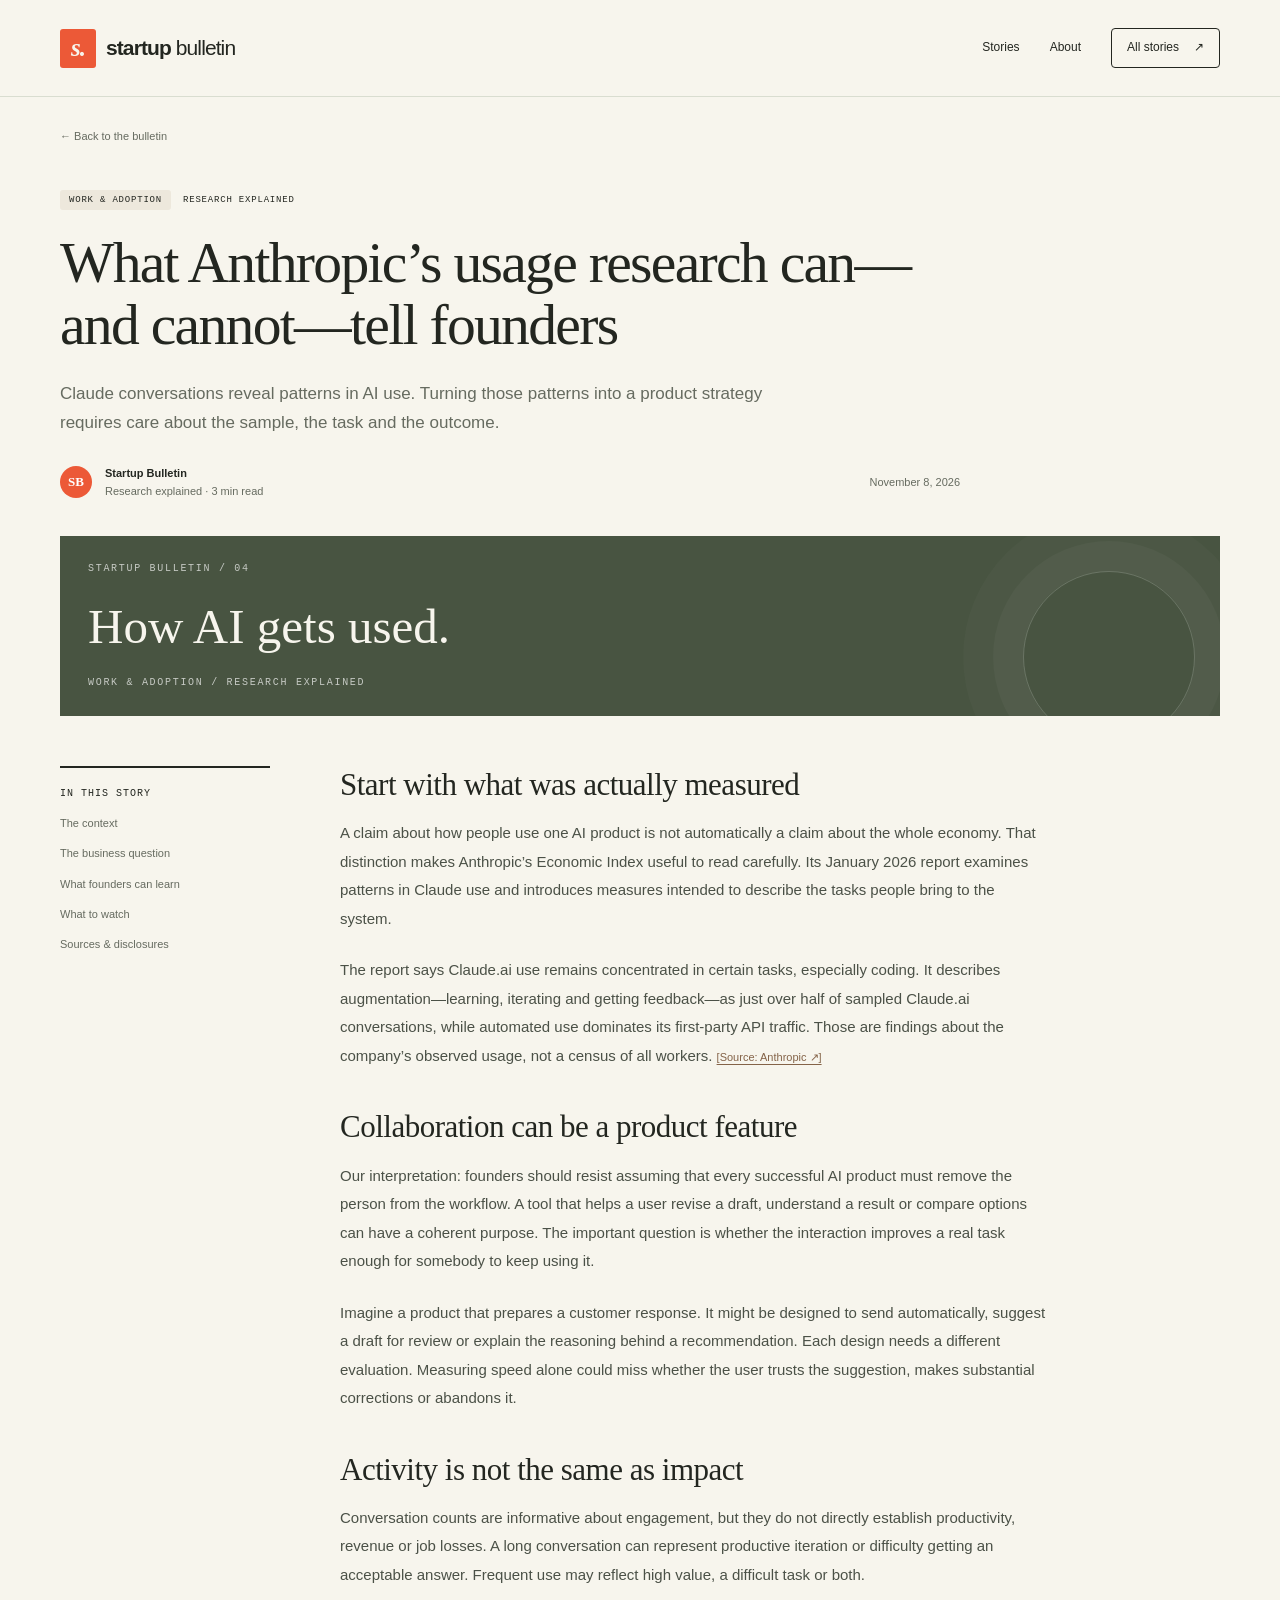
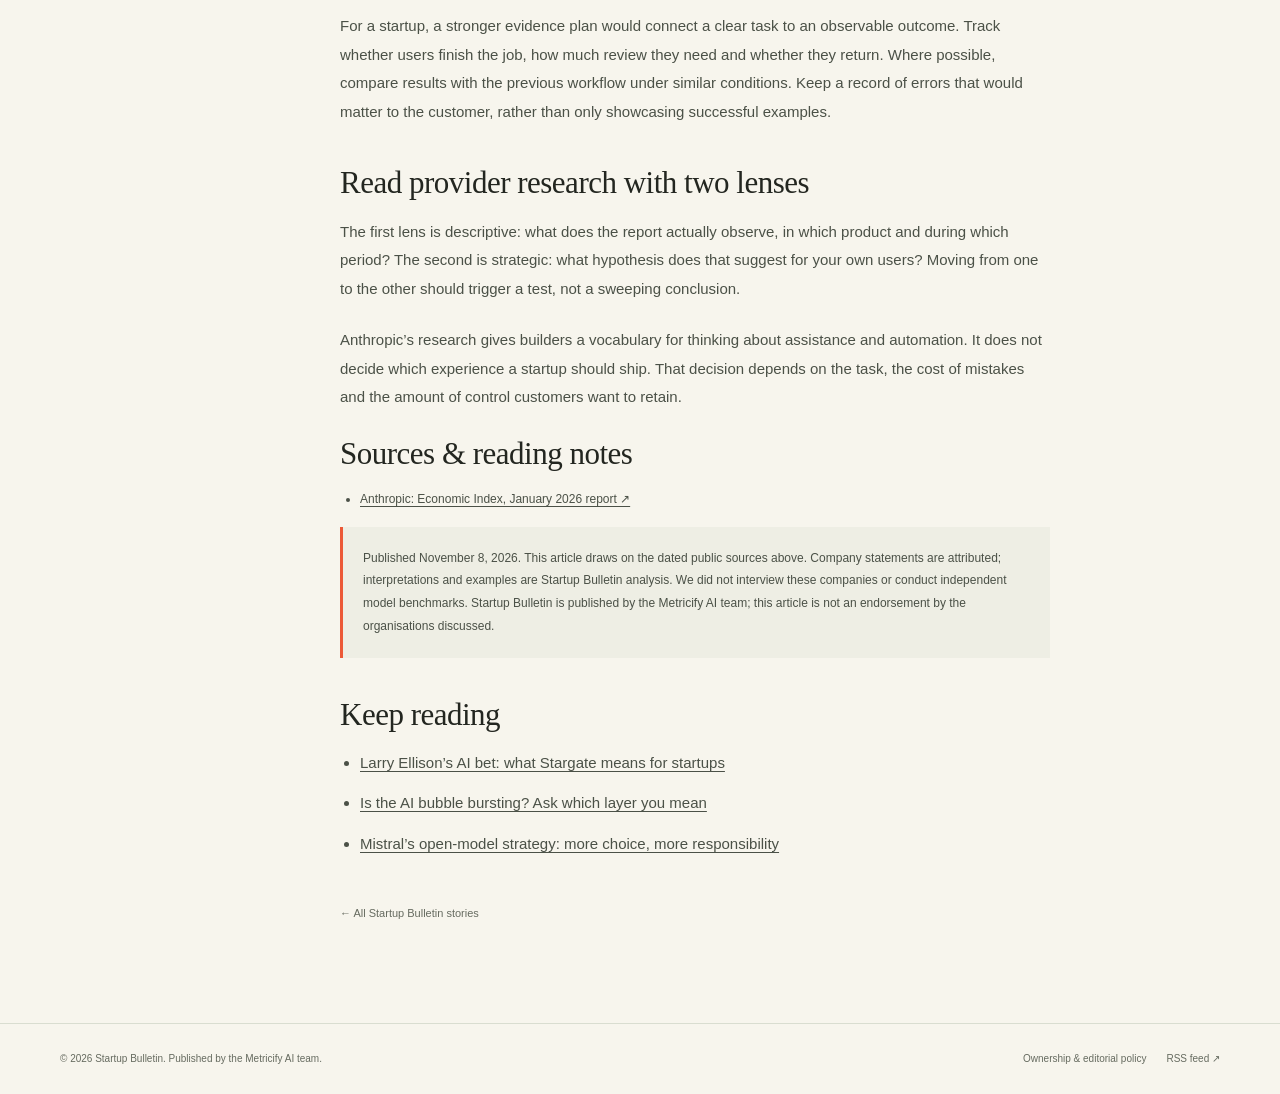
==== anthropic-ai-work-adoption.html @ 05e98c88 "Create anthropic-ai-work-adoption.html" ====
<!doctype html><html lang="en"><head><meta charset="utf-8"><meta name="viewport" content="width=device-width,initial-scale=1"><title>What Anthropic’s usage research can—and cannot—tell founders | Startup Bulletin</title><meta name="description" content="Claude conversations reveal patterns in AI use. Turning those patterns into a product strategy requires care about the sample, the task and the outcome."><link rel="canonical" href="https://startupbulletin.github.io/anthropic-ai-work-adoption.html"><meta property="og:title" content="What Anthropic’s usage research can—and cannot—tell founders"><meta property="og:description" content="Claude conversations reveal patterns in AI use. Turning those patterns into a product strategy requires care about the sample, the task and the outcome."><meta property="og:type" content="article"><meta property="og:url" content="https://startupbulletin.github.io/anthropic-ai-work-adoption.html"><meta name="theme-color" content="#f7f5ed"><link rel="stylesheet" href="style.css"><link rel="alternate" type="application/rss+xml" title="Startup Bulletin" href="feed.xml"><script type="application/ld+json">{"@context": "https://schema.org", "@type": "BlogPosting", "headline": "What Anthropic’s usage research can—and cannot—tell founders", "description": "Claude conversations reveal patterns in AI use. Turning those patterns into a product strategy requires care about the sample, the task and the outcome.", "datePublished": "2026-11-08", "dateModified": "2026-11-08", "author": {"@type": "Organization", "name": "Startup Bulletin"}, "publisher": {"@type": "Organization", "name": "Startup Bulletin", "url": "https://startupbulletin.github.io/"}, "mainEntityOfPage": "https://startupbulletin.github.io/anthropic-ai-work-adoption.html", "citation": ["https://www.anthropic.com/research/anthropic-economic-index-january-2026-report"]}</script><style>.news-grid{display:grid;grid-template-columns:repeat(2,minmax(0,1fr));gap:25px;margin:25px 0 55px}.news-card{border:1px solid var(--line);border-radius:6px;overflow:hidden;background:#fcfbf6;display:flex;flex-direction:column}.news-card .card-copy{padding:28px;flex:1;display:flex;flex-direction:column}.news-card h3{font:normal 30px/1.15 Georgia,serif;margin:18px 0}.news-card p{font-size:13px;color:var(--muted)}.news-card .meta{margin-top:auto}.cover{min-height:180px;padding:25px 28px;color:#f7f5ed;display:flex;flex-direction:column;justify-content:space-between;position:relative;overflow:hidden}.cover:after{content:"";position:absolute;width:170px;height:170px;border:1px solid #ffffff30;border-radius:50%;right:25px;top:35px;box-shadow:0 0 0 30px #ffffff08,0 0 0 60px #ffffff05}.cover strong{font:normal 49px Georgia,serif;z-index:1;max-width:85%}.cover .eyebrow{color:#ffffffb0}.hero-cover{min-height:375px}.hero-cover strong{font-size:65px}.story a:not(.btn):not(.back){text-decoration:underline;text-underline-offset:3px}.source-ref{font-size:11px;color:#846348}.sources li{font-size:12px}.story .editor-note{font-size:12px;padding:20px;background:#eeeee4;border-left:3px solid var(--orange)}@media(max-width:650px){.news-grid{grid-template-columns:1fr}.hero-cover{min-height:275px}.hero-cover strong{font-size:52px}.cover{min-height:160px}.cover strong{font-size:43px}}</style></head><body><a class="skip" href="#main">Skip to content</a><header class="masthead"><div class="wrap header-inner"><a class="brand" href="./" aria-label="Startup Bulletin home"><span class="brand-mark">s.</span><span>startup <em>bulletin</em></span></a><nav class="nav" aria-label="Primary"><a href="./#stories">Stories</a><a href="./#about">About</a><a class="nav-cta" href="./#stories">All stories <span>↗</span></a></nav></div></header><main class="wrap" id="main"><a class="back" href="./">← Back to the bulletin</a><header class="article-head"><div class="tags"><span class="tag">Work & adoption</span><span>Research explained</span></div><h1>What Anthropic’s usage research can—and cannot—tell founders</h1><p class="standfirst">Claude conversations reveal patterns in AI use. Turning those patterns into a product strategy requires care about the sample, the task and the outcome.</p><div class="byline"><span class="author-icon">SB</span><div><strong>Startup Bulletin</strong><span>Research explained · 3 min read</span></div><time datetime="2026-11-08">November 8, 2026</time></div></header><div class="cover " style="background:#485441"><span class="eyebrow">STARTUP BULLETIN / 04</span><strong>How AI gets used.</strong><span class="eyebrow">Work & adoption / Research explained</span></div><div class="story-layout"><aside class="story-aside" aria-label="Article contents"><h2>In this story</h2><a href="#context">The context</a><a href="#business">The business question</a><a href="#founders">What founders can learn</a><a href="#watch">What to watch</a><a href="#sources">Sources & disclosures</a></aside><article class="story">
<h2 id="context">Start with what was actually measured</h2><p>A claim about how people use one AI product is not automatically a claim about the whole economy. That distinction makes Anthropic’s Economic Index useful to read carefully. Its January 2026 report examines patterns in Claude use and introduces measures intended to describe the tasks people bring to the system.</p>
<p>The report says Claude.ai use remains concentrated in certain tasks, especially coding. It describes augmentation—learning, iterating and getting feedback—as just over half of sampled Claude.ai conversations, while automated use dominates its first-party API traffic. Those are findings about the company’s observed usage, not a census of all workers. <a class="source-ref" href="https://www.anthropic.com/research/anthropic-economic-index-january-2026-report" target="_blank" rel="noopener">[Source: Anthropic ↗]</a></p>
<h2 id="business">Collaboration can be a product feature</h2><p>Our interpretation: founders should resist assuming that every successful AI product must remove the person from the workflow. A tool that helps a user revise a draft, understand a result or compare options can have a coherent purpose. The important question is whether the interaction improves a real task enough for somebody to keep using it.</p>
<p>Imagine a product that prepares a customer response. It might be designed to send automatically, suggest a draft for review or explain the reasoning behind a recommendation. Each design needs a different evaluation. Measuring speed alone could miss whether the user trusts the suggestion, makes substantial corrections or abandons it.</p>
<h2 id="founders">Activity is not the same as impact</h2><p>Conversation counts are informative about engagement, but they do not directly establish productivity, revenue or job losses. A long conversation can represent productive iteration or difficulty getting an acceptable answer. Frequent use may reflect high value, a difficult task or both.</p>
<p>For a startup, a stronger evidence plan would connect a clear task to an observable outcome. Track whether users finish the job, how much review they need and whether they return. Where possible, compare results with the previous workflow under similar conditions. Keep a record of errors that would matter to the customer, rather than only showcasing successful examples.</p>
<h2 id="watch">Read provider research with two lenses</h2><p>The first lens is descriptive: what does the report actually observe, in which product and during which period? The second is strategic: what hypothesis does that suggest for your own users? Moving from one to the other should trigger a test, not a sweeping conclusion.</p>
<p>Anthropic’s research gives builders a vocabulary for thinking about assistance and automation. It does not decide which experience a startup should ship. That decision depends on the task, the cost of mistakes and the amount of control customers want to retain.</p><section class="sources" id="sources"><h2>Sources & reading notes</h2><ul><li><a href="https://www.anthropic.com/research/anthropic-economic-index-january-2026-report" target="_blank" rel="noopener">Anthropic: Economic Index, January 2026 report ↗</a></li></ul><p class="editor-note">Published November 8, 2026. This article draws on the dated public sources above. Company statements are attributed; interpretations and examples are Startup Bulletin analysis. We did not interview these companies or conduct independent model benchmarks. Startup Bulletin is published by the Metricify AI team; this article is not an endorsement by the organisations discussed.</p></section><h2>Keep reading</h2><ul><li><a href="larry-ellison-stargate-ai.html">Larry Ellison’s AI bet: what Stargate means for startups</a></li><li><a href="is-the-ai-bubble-bursting.html">Is the AI bubble bursting? Ask which layer you mean</a></li><li><a href="mistral-open-model-strategy.html">Mistral’s open-model strategy: more choice, more responsibility</a></li></ul><a class="back" href="./">← All Startup Bulletin stories</a></article></div></main><footer class="footer"><div class="wrap"><span>© 2026 Startup Bulletin. Published by the Metricify AI team.</span><div class="footer-links"><a href="./#about">Ownership & editorial policy</a><a href="feed.xml">RSS feed ↗</a></div></div></footer></body></html>
---- style.css ----
:root{--paper:#f7f5ed;--ink:#232620;--muted:#666b60;--line:#d9ddd0;--orange:#ec5937;--green:#a6e4bb}*{box-sizing:border-box}html{scroll-behavior:smooth;scroll-padding-top:90px}body{margin:0;background:var(--paper);color:var(--ink);font:16px/1.65 Inter,"Segoe UI",Arial,sans-serif}a{color:inherit;text-decoration:none}button{font:inherit}button,a{-webkit-tap-highlight-color:transparent}a:focus-visible,button:focus-visible{outline:2px solid var(--orange);outline-offset:5px}::selection{background:#ffd1bd}img,svg{max-width:100%;display:block}.wrap{max-width:1240px;padding:0 40px;margin:0 auto}.masthead{border-bottom:1px solid var(--line);background:var(--paper)}.header-inner{height:96px;display:flex;align-items:center;justify-content:space-between;gap:24px}.brand{font-weight:750;font-size:21px;letter-spacing:-.9px;display:flex;align-items:center;gap:10px}.brand-mark{background:var(--orange);color:var(--paper);font:italic bold 25px Georgia,serif;display:grid;place-items:center;width:36px;height:39px;border-radius:3px}.brand em{font-style:normal;font-weight:400}.nav{display:flex;gap:30px;align-items:center;font-size:12px}.nav a:hover,.footer a:hover{color:var(--orange)}.nav .nav-cta{border:1px solid var(--ink);padding:9px 15px;border-radius:4px;display:flex;gap:15px}.eyebrow{font:10px/1.6 ui-monospace,Consolas,monospace;letter-spacing:1.7px;text-transform:uppercase;color:var(--muted)}.orange{color:var(--orange)}.intro{padding:62px 0 47px;border-bottom:1px solid var(--line);display:grid;grid-template-columns:1.45fr 1fr;align-items:end;gap:50px}.intro h1{font:normal clamp(42px,5.5vw,73px)/1.04 Georgia,"Times New Roman",serif;letter-spacing:-2.5px;margin:22px 0 0}.intro h1 em{font-weight:normal;color:var(--orange)}.intro p{color:var(--muted);font-size:15px;max-width:320px;margin:0 0 5px auto}.section-label{display:flex;justify-content:space-between;gap:20px;align-items:center;margin:30px 0 23px}.section-label h2{font:11px ui-monospace,monospace;letter-spacing:1.5px;text-transform:uppercase;margin:0}.section-label span{font:10px ui-monospace,monospace;color:var(--muted)}.feature{display:grid;grid-template-columns:1.1fr 1fr;border:1px solid var(--line);border-radius:7px;overflow:hidden;background:#fcfbf6}.feature-art{display:block;background:#13271e;position:relative;min-height:375px;overflow:hidden}.art-top{position:absolute;top:25px;left:27px;right:27px;display:flex;justify-content:space-between;color:#8dab99;font:9px ui-monospace,monospace;letter-spacing:1px}.feature-art svg{width:100%;height:100%;min-height:375px}.art-bottom{position:absolute;bottom:26px;left:28px;color:#dcf1e1;font:11px ui-monospace,monospace;letter-spacing:.7px}.feature-copy{padding:40px;display:flex;flex-direction:column;align-items:start}.tags{display:flex;align-items:center;gap:12px;flex-wrap:wrap;font:9px ui-monospace,monospace;letter-spacing:.8px;text-transform:uppercase}.tag{background:#ede8dc;padding:5px 9px;border-radius:3px}.tags .promo{color:#877253;font-size:8px}.feature h3{font:normal 36px/1.14 Georgia,serif;letter-spacing:-.8px;margin:23px 0 18px}.feature p{font-size:13px;line-height:1.85;color:var(--muted);margin:0 0 25px}.meta{font-size:10px;color:var(--muted);display:flex;gap:12px;align-items:center;margin-top:auto}.read-link{font-size:12px;display:flex;justify-content:space-between;width:100%;border-top:1px solid var(--line);padding-top:18px;margin-top:25px;font-weight:600}.read-link span{color:var(--orange);font-size:21px;line-height:1}.feature:hover .read-link span{transform:translate(3px,-3px)}.below{display:grid;grid-template-columns:1.5fr 1fr;gap:70px;padding:55px 0 62px}.below h2{font:normal 31px/1.15 Georgia,serif;letter-spacing:-.5px;margin:15px 0}.below p{color:var(--muted);font-size:13px;max-width:490px}.topic-list{border-top:1px solid var(--line);margin-top:16px}.topic-list div{display:flex;justify-content:space-between;border-bottom:1px solid var(--line);padding:13px 0;font-size:12px}.topic-list span{font:10px ui-monospace,monospace;color:var(--orange)}.about-box{border-top:1px solid var(--line);background:#eeeee4;padding:50px 0}.about-grid{display:grid;grid-template-columns:1fr 1.4fr;gap:70px;align-items:start}.about-grid h2{font:normal 34px/1.15 Georgia,serif;margin:13px 0}.about-grid p{font-size:13px;color:var(--muted);margin:0 0 13px;max-width:580px}.footer{border-top:1px solid var(--line);padding:27px 0}.footer .wrap{display:flex;justify-content:space-between;align-items:center;gap:20px;font-size:10px;color:var(--muted)}.footer-links{display:flex;gap:20px}.btn{display:inline-flex;align-items:center;justify-content:center;gap:24px;background:var(--orange);color:white;border:1px solid var(--orange);border-radius:4px;padding:12px 18px;font-size:12px;font-weight:600;cursor:pointer}.btn:hover{background:#ca4426}.btn.secondary{background:transparent;color:var(--ink);border-color:var(--line)}.button-row{display:flex;align-items:center;gap:12px;flex-wrap:wrap}.back{display:inline-flex;font-size:11px;color:var(--muted);gap:10px;margin:30px 0}.article-head{max-width:900px;padding:15px 0 36px}.article-head h1{font:normal clamp(38px,4.5vw,61px)/1.08 Georgia,serif;letter-spacing:-1.7px;margin:22px 0}.standfirst{font-size:17px;line-height:1.75;color:var(--muted);max-width:730px}.byline{display:flex;align-items:center;gap:13px;font-size:11px;margin-top:26px;color:var(--muted)}.author-icon{display:grid;place-items:center;background:var(--orange);color:white;width:32px;height:32px;border-radius:50%;font:bold 13px Georgia,serif}.byline strong{display:block;font-weight:600;color:var(--ink)}.byline time{margin-left:auto}.article-visual{position:relative;background:#13271e;border-radius:6px;overflow:hidden;max-height:340px}.article-visual svg{width:100%;height:340px}.article-visual .art-top{left:30px;right:30px}.article-visual .art-bottom{left:30px}.story-layout{display:grid;grid-template-columns:210px minmax(0,710px);gap:70px;padding:50px 0 70px;justify-content:start}.story-aside{position:sticky;top:30px;align-self:start;border-top:2px solid var(--ink);padding-top:20px}.story-aside h2{font:10px ui-monospace,monospace;letter-spacing:1px;text-transform:uppercase;margin:0 0 15px}.story-aside a{display:block;font-size:11px;color:var(--muted);margin:12px 0}.story-aside a:hover{color:var(--orange)}.story-aside .company{margin-top:28px;border-top:1px solid var(--line);padding-top:18px}.story-aside .company strong{font-size:17px}.story p,.story li{font-size:15px;line-height:1.9;color:#4b5147}.story p{margin:0 0 23px}.story h2{font:normal 31px/1.2 Georgia,serif;letter-spacing:-.5px;margin:38px 0 16px;color:var(--ink)}.story h2:first-child{margin-top:0}.story strong{font-weight:600;color:var(--ink)}.story ul{padding-left:20px}.story li{margin-bottom:12px}.quote{font:normal 28px/1.35 Georgia,serif;border-left:3px solid var(--orange);padding:9px 0 9px 24px;margin:32px 0;color:var(--ink)}.story-cta{background:#eeeee4;border:1px solid var(--line);border-radius:6px;padding:27px;margin:35px 0}.story-cta h2{margin:0 0 12px;font-size:29px}.story-cta p{font-size:13px}.disclosure{border-top:1px solid var(--line);padding-top:20px!important;font-size:11px!important;color:var(--muted)!important}.share-row{display:flex;align-items:center;justify-content:space-between;gap:15px;margin-top:35px}.share-status{font-size:10px;color:var(--muted)}.skip{position:absolute;top:-80px;left:15px;background:var(--ink);color:white;padding:10px;z-index:10}.skip:focus{top:10px}.signal-line{stroke-dasharray:1200;stroke-dashoffset:1200;animation:draw 2s ease forwards}@keyframes draw{to{stroke-dashoffset:0}}@media(prefers-reduced-motion:reduce){html{scroll-behavior:auto}.signal-line{animation:none;stroke-dashoffset:0}}@media(max-width:900px){.wrap{padding:0 25px}.intro{gap:30px;grid-template-columns:1.4fr 1fr}.intro h1{font-size:54px}.feature-copy{padding:28px}.feature h3{font-size:30px}.feature-art,.feature-art svg{min-height:360px}.below{gap:35px}.story-layout{grid-template-columns:160px 1fr;gap:35px}}@media(max-width:650px){.wrap{padding:0 21px}.header-inner{height:77px;gap:10px}.brand{font-size:17px;gap:8px}.brand-mark{width:30px;height:33px;font-size:22px}.nav{gap:17px;font-size:11px}.nav .nav-cta{display:none}.intro{display:block;padding:39px 0 32px}.intro h1{font-size:48px;letter-spacing:-1.9px;margin-top:19px}.intro p{margin:24px 0 0;max-width:none;font-size:13px}.eyebrow{font-size:8px;letter-spacing:1.2px}.section-label{margin:25px 0 17px}.section-label h2{font-size:9px}.section-label span{font-size:8px}.feature{grid-template-columns:1fr}.feature-art,.feature-art svg{min-height:255px;height:255px}.feature-copy{padding:25px}.feature h3{font-size:32px;margin-top:20px}.feature p{font-size:13px}.below{display:block;padding:35px 0}.below>div+div{margin-top:32px}.about-box{padding:34px 0}.about-grid{display:block}.about-grid h2{font-size:29px;margin-bottom:22px}.footer .wrap{flex-wrap:wrap;gap:15px}.footer-links{gap:18px}.back{margin:23px 0}.article-head{padding-top:6px}.article-head h1{font-size:41px;letter-spacing:-1.4px}.standfirst{font-size:15px}.byline{font-size:9px;gap:9px}.byline time{max-width:80px;text-align:right}.article-visual,.article-visual svg{height:245px}.story-layout{display:block;padding:30px 0 40px}.story-aside{position:static;margin-bottom:30px}.story-aside>a{display:inline-block;margin:0 13px 8px 0;font-size:10px}.story-aside .company{display:none}.story h2{font-size:28px}.story p,.story li{font-size:14px}.quote{font-size:25px;padding-left:19px}.story-cta{padding:23px}.share-row{flex-wrap:wrap}}
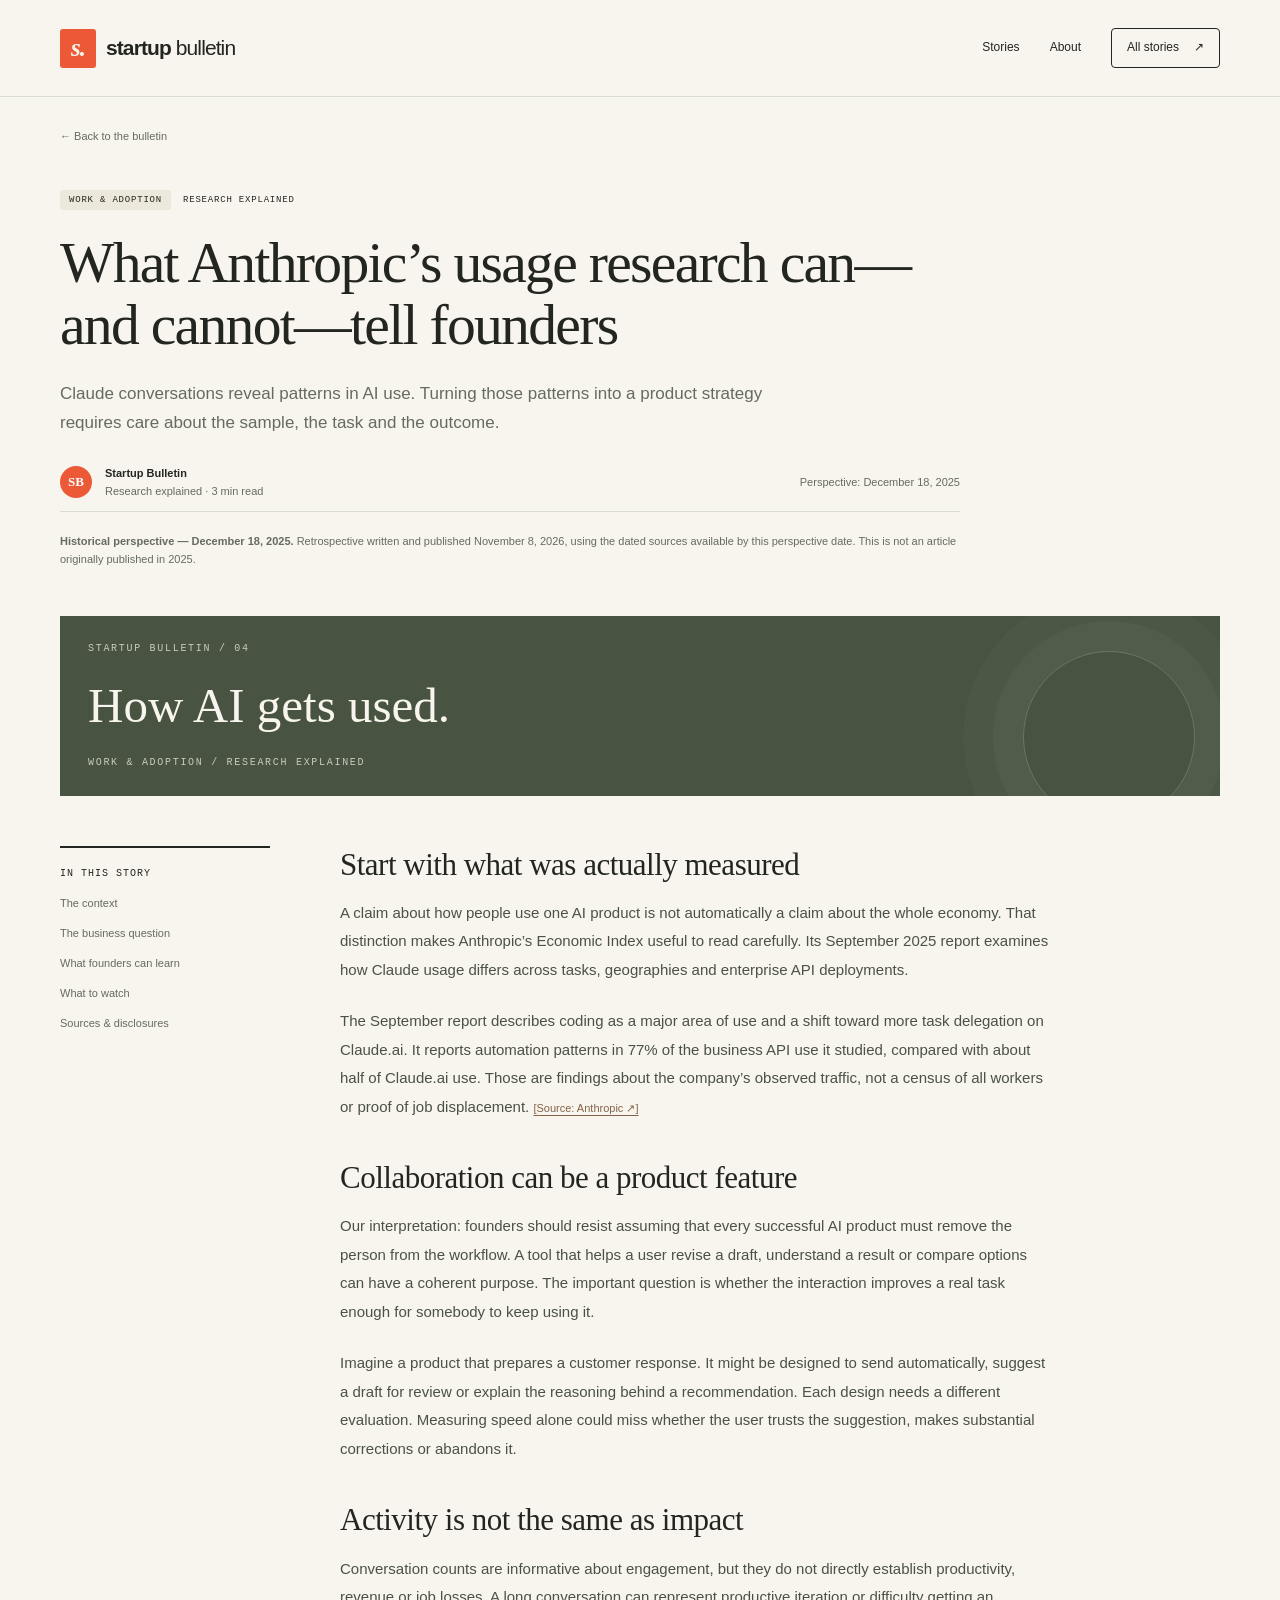
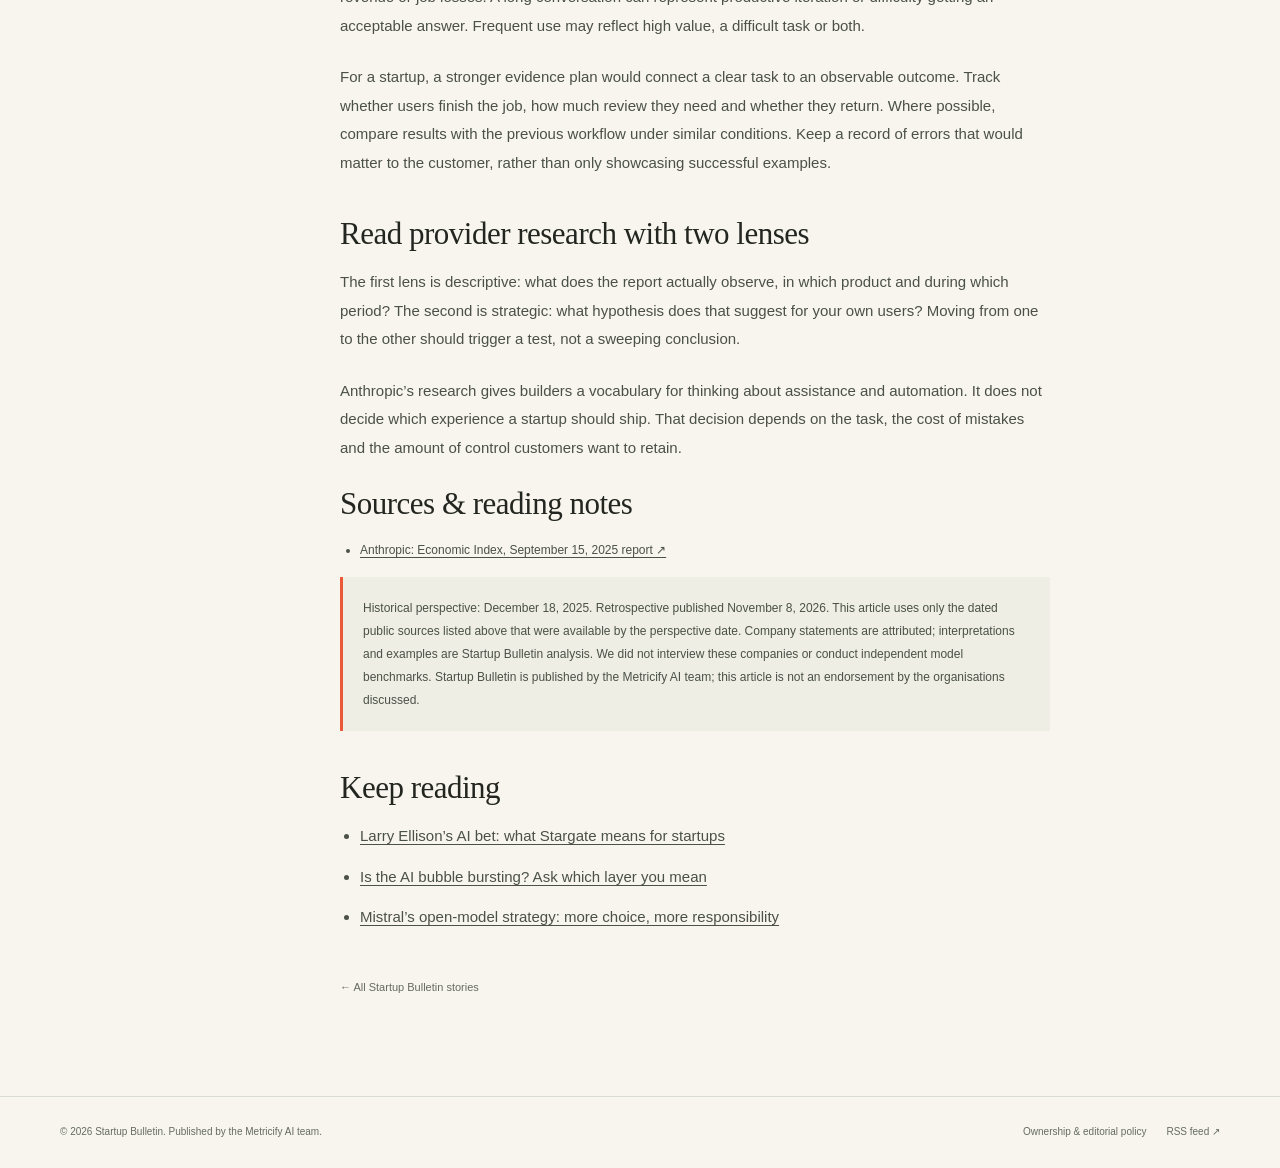
==== commit 71b6d83e: "Update anthropic-ai-work-adoption.html" ====
--- a/anthropic-ai-work-adoption.html
+++ b/anthropic-ai-work-adoption.html
@@ -1,9 +1,9 @@
-<!doctype html><html lang="en"><head><meta charset="utf-8"><meta name="viewport" content="width=device-width,initial-scale=1"><title>What Anthropic’s usage research can—and cannot—tell founders | Startup Bulletin</title><meta name="description" content="Claude conversations reveal patterns in AI use. Turning those patterns into a product strategy requires care about the sample, the task and the outcome."><link rel="canonical" href="https://startupbulletin.github.io/anthropic-ai-work-adoption.html"><meta property="og:title" content="What Anthropic’s usage research can—and cannot—tell founders"><meta property="og:description" content="Claude conversations reveal patterns in AI use. Turning those patterns into a product strategy requires care about the sample, the task and the outcome."><meta property="og:type" content="article"><meta property="og:url" content="https://startupbulletin.github.io/anthropic-ai-work-adoption.html"><meta name="theme-color" content="#f7f5ed"><link rel="stylesheet" href="style.css"><link rel="alternate" type="application/rss+xml" title="Startup Bulletin" href="feed.xml"><script type="application/ld+json">{"@context": "https://schema.org", "@type": "BlogPosting", "headline": "What Anthropic’s usage research can—and cannot—tell founders", "description": "Claude conversations reveal patterns in AI use. Turning those patterns into a product strategy requires care about the sample, the task and the outcome.", "datePublished": "2026-11-08", "dateModified": "2026-11-08", "author": {"@type": "Organization", "name": "Startup Bulletin"}, "publisher": {"@type": "Organization", "name": "Startup Bulletin", "url": "https://startupbulletin.github.io/"}, "mainEntityOfPage": "https://startupbulletin.github.io/anthropic-ai-work-adoption.html", "citation": ["https://www.anthropic.com/research/anthropic-economic-index-january-2026-report"]}</script><style>.news-grid{display:grid;grid-template-columns:repeat(2,minmax(0,1fr));gap:25px;margin:25px 0 55px}.news-card{border:1px solid var(--line);border-radius:6px;overflow:hidden;background:#fcfbf6;display:flex;flex-direction:column}.news-card .card-copy{padding:28px;flex:1;display:flex;flex-direction:column}.news-card h3{font:normal 30px/1.15 Georgia,serif;margin:18px 0}.news-card p{font-size:13px;color:var(--muted)}.news-card .meta{margin-top:auto}.cover{min-height:180px;padding:25px 28px;color:#f7f5ed;display:flex;flex-direction:column;justify-content:space-between;position:relative;overflow:hidden}.cover:after{content:"";position:absolute;width:170px;height:170px;border:1px solid #ffffff30;border-radius:50%;right:25px;top:35px;box-shadow:0 0 0 30px #ffffff08,0 0 0 60px #ffffff05}.cover strong{font:normal 49px Georgia,serif;z-index:1;max-width:85%}.cover .eyebrow{color:#ffffffb0}.hero-cover{min-height:375px}.hero-cover strong{font-size:65px}.story a:not(.btn):not(.back){text-decoration:underline;text-underline-offset:3px}.source-ref{font-size:11px;color:#846348}.sources li{font-size:12px}.story .editor-note{font-size:12px;padding:20px;background:#eeeee4;border-left:3px solid var(--orange)}@media(max-width:650px){.news-grid{grid-template-columns:1fr}.hero-cover{min-height:275px}.hero-cover strong{font-size:52px}.cover{min-height:160px}.cover strong{font-size:43px}}</style></head><body><a class="skip" href="#main">Skip to content</a><header class="masthead"><div class="wrap header-inner"><a class="brand" href="./" aria-label="Startup Bulletin home"><span class="brand-mark">s.</span><span>startup <em>bulletin</em></span></a><nav class="nav" aria-label="Primary"><a href="./#stories">Stories</a><a href="./#about">About</a><a class="nav-cta" href="./#stories">All stories <span>↗</span></a></nav></div></header><main class="wrap" id="main"><a class="back" href="./">← Back to the bulletin</a><header class="article-head"><div class="tags"><span class="tag">Work & adoption</span><span>Research explained</span></div><h1>What Anthropic’s usage research can—and cannot—tell founders</h1><p class="standfirst">Claude conversations reveal patterns in AI use. Turning those patterns into a product strategy requires care about the sample, the task and the outcome.</p><div class="byline"><span class="author-icon">SB</span><div><strong>Startup Bulletin</strong><span>Research explained · 3 min read</span></div><time datetime="2026-11-08">November 8, 2026</time></div></header><div class="cover " style="background:#485441"><span class="eyebrow">STARTUP BULLETIN / 04</span><strong>How AI gets used.</strong><span class="eyebrow">Work & adoption / Research explained</span></div><div class="story-layout"><aside class="story-aside" aria-label="Article contents"><h2>In this story</h2><a href="#context">The context</a><a href="#business">The business question</a><a href="#founders">What founders can learn</a><a href="#watch">What to watch</a><a href="#sources">Sources & disclosures</a></aside><article class="story">
-<h2 id="context">Start with what was actually measured</h2><p>A claim about how people use one AI product is not automatically a claim about the whole economy. That distinction makes Anthropic’s Economic Index useful to read carefully. Its January 2026 report examines patterns in Claude use and introduces measures intended to describe the tasks people bring to the system.</p>
-<p>The report says Claude.ai use remains concentrated in certain tasks, especially coding. It describes augmentation—learning, iterating and getting feedback—as just over half of sampled Claude.ai conversations, while automated use dominates its first-party API traffic. Those are findings about the company’s observed usage, not a census of all workers. <a class="source-ref" href="https://www.anthropic.com/research/anthropic-economic-index-january-2026-report" target="_blank" rel="noopener">[Source: Anthropic ↗]</a></p>
+<!doctype html><html lang="en"><head><meta charset="utf-8"><meta name="viewport" content="width=device-width,initial-scale=1"><title>What Anthropic’s usage research can—and cannot—tell founders | Startup Bulletin</title><meta name="description" content="Claude conversations reveal patterns in AI use. Turning those patterns into a product strategy requires care about the sample, the task and the outcome."><link rel="canonical" href="https://startupbulletin.github.io/anthropic-ai-work-adoption.html"><meta property="og:title" content="What Anthropic’s usage research can—and cannot—tell founders"><meta property="og:description" content="Claude conversations reveal patterns in AI use. Turning those patterns into a product strategy requires care about the sample, the task and the outcome."><meta property="og:type" content="article"><meta property="og:url" content="https://startupbulletin.github.io/anthropic-ai-work-adoption.html"><meta name="theme-color" content="#f7f5ed"><link rel="stylesheet" href="style.css"><link rel="alternate" type="application/rss+xml" title="Startup Bulletin" href="feed.xml"><script type="application/ld+json">{"@context": "https://schema.org", "@type": "BlogPosting", "headline": "What Anthropic’s usage research can—and cannot—tell founders", "description": "Claude conversations reveal patterns in AI use. Turning those patterns into a product strategy requires care about the sample, the task and the outcome.", "datePublished": "2026-11-08", "dateModified": "2026-11-08", "author": {"@type": "Organization", "name": "Startup Bulletin"}, "publisher": {"@type": "Organization", "name": "Startup Bulletin", "url": "https://startupbulletin.github.io/"}, "mainEntityOfPage": "https://startupbulletin.github.io/anthropic-ai-work-adoption.html", "citation": ["https://www.anthropic.com/research/anthropic-economic-index-september-2025-report"], "temporalCoverage": "2025-12-18"}</script><style>.news-grid{display:grid;grid-template-columns:repeat(2,minmax(0,1fr));gap:25px;margin:25px 0 55px}.news-card{border:1px solid var(--line);border-radius:6px;overflow:hidden;background:#fcfbf6;display:flex;flex-direction:column}.news-card .card-copy{padding:28px;flex:1;display:flex;flex-direction:column}.news-card h3{font:normal 30px/1.15 Georgia,serif;margin:18px 0}.news-card p{font-size:13px;color:var(--muted)}.news-card .meta{margin-top:auto}.cover{min-height:180px;padding:25px 28px;color:#f7f5ed;display:flex;flex-direction:column;justify-content:space-between;position:relative;overflow:hidden}.cover:after{content:"";position:absolute;width:170px;height:170px;border:1px solid #ffffff30;border-radius:50%;right:25px;top:35px;box-shadow:0 0 0 30px #ffffff08,0 0 0 60px #ffffff05}.cover strong{font:normal 49px Georgia,serif;z-index:1;max-width:85%}.cover .eyebrow{color:#ffffffb0}.hero-cover{min-height:375px}.hero-cover strong{font-size:65px}.story a:not(.btn):not(.back){text-decoration:underline;text-underline-offset:3px}.source-ref{font-size:11px;color:#846348}.sources li{font-size:12px}.story .editor-note{font-size:12px;padding:20px;background:#eeeee4;border-left:3px solid var(--orange)}@media(max-width:650px){.news-grid{grid-template-columns:1fr}.hero-cover{min-height:275px}.hero-cover strong{font-size:52px}.cover{min-height:160px}.cover strong{font-size:43px}}</style></head><body><a class="skip" href="#main">Skip to content</a><header class="masthead"><div class="wrap header-inner"><a class="brand" href="./" aria-label="Startup Bulletin home"><span class="brand-mark">s.</span><span>startup <em>bulletin</em></span></a><nav class="nav" aria-label="Primary"><a href="./#stories">Stories</a><a href="./#about">About</a><a class="nav-cta" href="./#stories">All stories <span>↗</span></a></nav></div></header><main class="wrap" id="main"><a class="back" href="./">← Back to the bulletin</a><header class="article-head"><div class="tags"><span class="tag">Work & adoption</span><span>Research explained</span></div><h1>What Anthropic’s usage research can—and cannot—tell founders</h1><p class="standfirst">Claude conversations reveal patterns in AI use. Turning those patterns into a product strategy requires care about the sample, the task and the outcome.</p><div class="byline"><span class="author-icon">SB</span><div><strong>Startup Bulletin</strong><span>Research explained · 3 min read</span></div><span style="margin-left:auto;text-align:right">Perspective: <time datetime="2025-12-18">December 18, 2025</time></span></div><p class="disclosure"><strong>Historical perspective — December 18, 2025.</strong> Retrospective written and published November 8, 2026, using the dated sources available by this perspective date. This is not an article originally published in 2025.</p></header><div class="cover " style="background:#485441"><span class="eyebrow">STARTUP BULLETIN / 04</span><strong>How AI gets used.</strong><span class="eyebrow">Work & adoption / Research explained</span></div><div class="story-layout"><aside class="story-aside" aria-label="Article contents"><h2>In this story</h2><a href="#context">The context</a><a href="#business">The business question</a><a href="#founders">What founders can learn</a><a href="#watch">What to watch</a><a href="#sources">Sources & disclosures</a></aside><article class="story">
+<h2 id="context">Start with what was actually measured</h2><p>A claim about how people use one AI product is not automatically a claim about the whole economy. That distinction makes Anthropic’s Economic Index useful to read carefully. Its September 2025 report examines how Claude usage differs across tasks, geographies and enterprise API deployments.</p>
+<p>The September report describes coding as a major area of use and a shift toward more task delegation on Claude.ai. It reports automation patterns in 77% of the business API use it studied, compared with about half of Claude.ai use. Those are findings about the company’s observed traffic, not a census of all workers or proof of job displacement. <a class="source-ref" href="https://www.anthropic.com/research/anthropic-economic-index-september-2025-report" target="_blank" rel="noopener">[Source: Anthropic ↗]</a></p>
 <h2 id="business">Collaboration can be a product feature</h2><p>Our interpretation: founders should resist assuming that every successful AI product must remove the person from the workflow. A tool that helps a user revise a draft, understand a result or compare options can have a coherent purpose. The important question is whether the interaction improves a real task enough for somebody to keep using it.</p>
 <p>Imagine a product that prepares a customer response. It might be designed to send automatically, suggest a draft for review or explain the reasoning behind a recommendation. Each design needs a different evaluation. Measuring speed alone could miss whether the user trusts the suggestion, makes substantial corrections or abandons it.</p>
 <h2 id="founders">Activity is not the same as impact</h2><p>Conversation counts are informative about engagement, but they do not directly establish productivity, revenue or job losses. A long conversation can represent productive iteration or difficulty getting an acceptable answer. Frequent use may reflect high value, a difficult task or both.</p>
 <p>For a startup, a stronger evidence plan would connect a clear task to an observable outcome. Track whether users finish the job, how much review they need and whether they return. Where possible, compare results with the previous workflow under similar conditions. Keep a record of errors that would matter to the customer, rather than only showcasing successful examples.</p>
 <h2 id="watch">Read provider research with two lenses</h2><p>The first lens is descriptive: what does the report actually observe, in which product and during which period? The second is strategic: what hypothesis does that suggest for your own users? Moving from one to the other should trigger a test, not a sweeping conclusion.</p>
-<p>Anthropic’s research gives builders a vocabulary for thinking about assistance and automation. It does not decide which experience a startup should ship. That decision depends on the task, the cost of mistakes and the amount of control customers want to retain.</p><section class="sources" id="sources"><h2>Sources & reading notes</h2><ul><li><a href="https://www.anthropic.com/research/anthropic-economic-index-january-2026-report" target="_blank" rel="noopener">Anthropic: Economic Index, January 2026 report ↗</a></li></ul><p class="editor-note">Published November 8, 2026. This article draws on the dated public sources above. Company statements are attributed; interpretations and examples are Startup Bulletin analysis. We did not interview these companies or conduct independent model benchmarks. Startup Bulletin is published by the Metricify AI team; this article is not an endorsement by the organisations discussed.</p></section><h2>Keep reading</h2><ul><li><a href="larry-ellison-stargate-ai.html">Larry Ellison’s AI bet: what Stargate means for startups</a></li><li><a href="is-the-ai-bubble-bursting.html">Is the AI bubble bursting? Ask which layer you mean</a></li><li><a href="mistral-open-model-strategy.html">Mistral’s open-model strategy: more choice, more responsibility</a></li></ul><a class="back" href="./">← All Startup Bulletin stories</a></article></div></main><footer class="footer"><div class="wrap"><span>© 2026 Startup Bulletin. Published by the Metricify AI team.</span><div class="footer-links"><a href="./#about">Ownership & editorial policy</a><a href="feed.xml">RSS feed ↗</a></div></div></footer></body></html>
+<p>Anthropic’s research gives builders a vocabulary for thinking about assistance and automation. It does not decide which experience a startup should ship. That decision depends on the task, the cost of mistakes and the amount of control customers want to retain.</p><section class="sources" id="sources"><h2>Sources & reading notes</h2><ul><li><a href="https://www.anthropic.com/research/anthropic-economic-index-september-2025-report" target="_blank" rel="noopener">Anthropic: Economic Index, September 15, 2025 report ↗</a></li></ul><p class="editor-note">Historical perspective: December 18, 2025. Retrospective published November 8, 2026. This article uses only the dated public sources listed above that were available by the perspective date. Company statements are attributed; interpretations and examples are Startup Bulletin analysis. We did not interview these companies or conduct independent model benchmarks. Startup Bulletin is published by the Metricify AI team; this article is not an endorsement by the organisations discussed.</p></section><h2>Keep reading</h2><ul><li><a href="larry-ellison-stargate-ai.html">Larry Ellison’s AI bet: what Stargate means for startups</a></li><li><a href="is-the-ai-bubble-bursting.html">Is the AI bubble bursting? Ask which layer you mean</a></li><li><a href="mistral-open-model-strategy.html">Mistral’s open-model strategy: more choice, more responsibility</a></li></ul><a class="back" href="./">← All Startup Bulletin stories</a></article></div></main><footer class="footer"><div class="wrap"><span>© 2026 Startup Bulletin. Published by the Metricify AI team.</span><div class="footer-links"><a href="./#about">Ownership & editorial policy</a><a href="feed.xml">RSS feed ↗</a></div></div></footer></body></html>
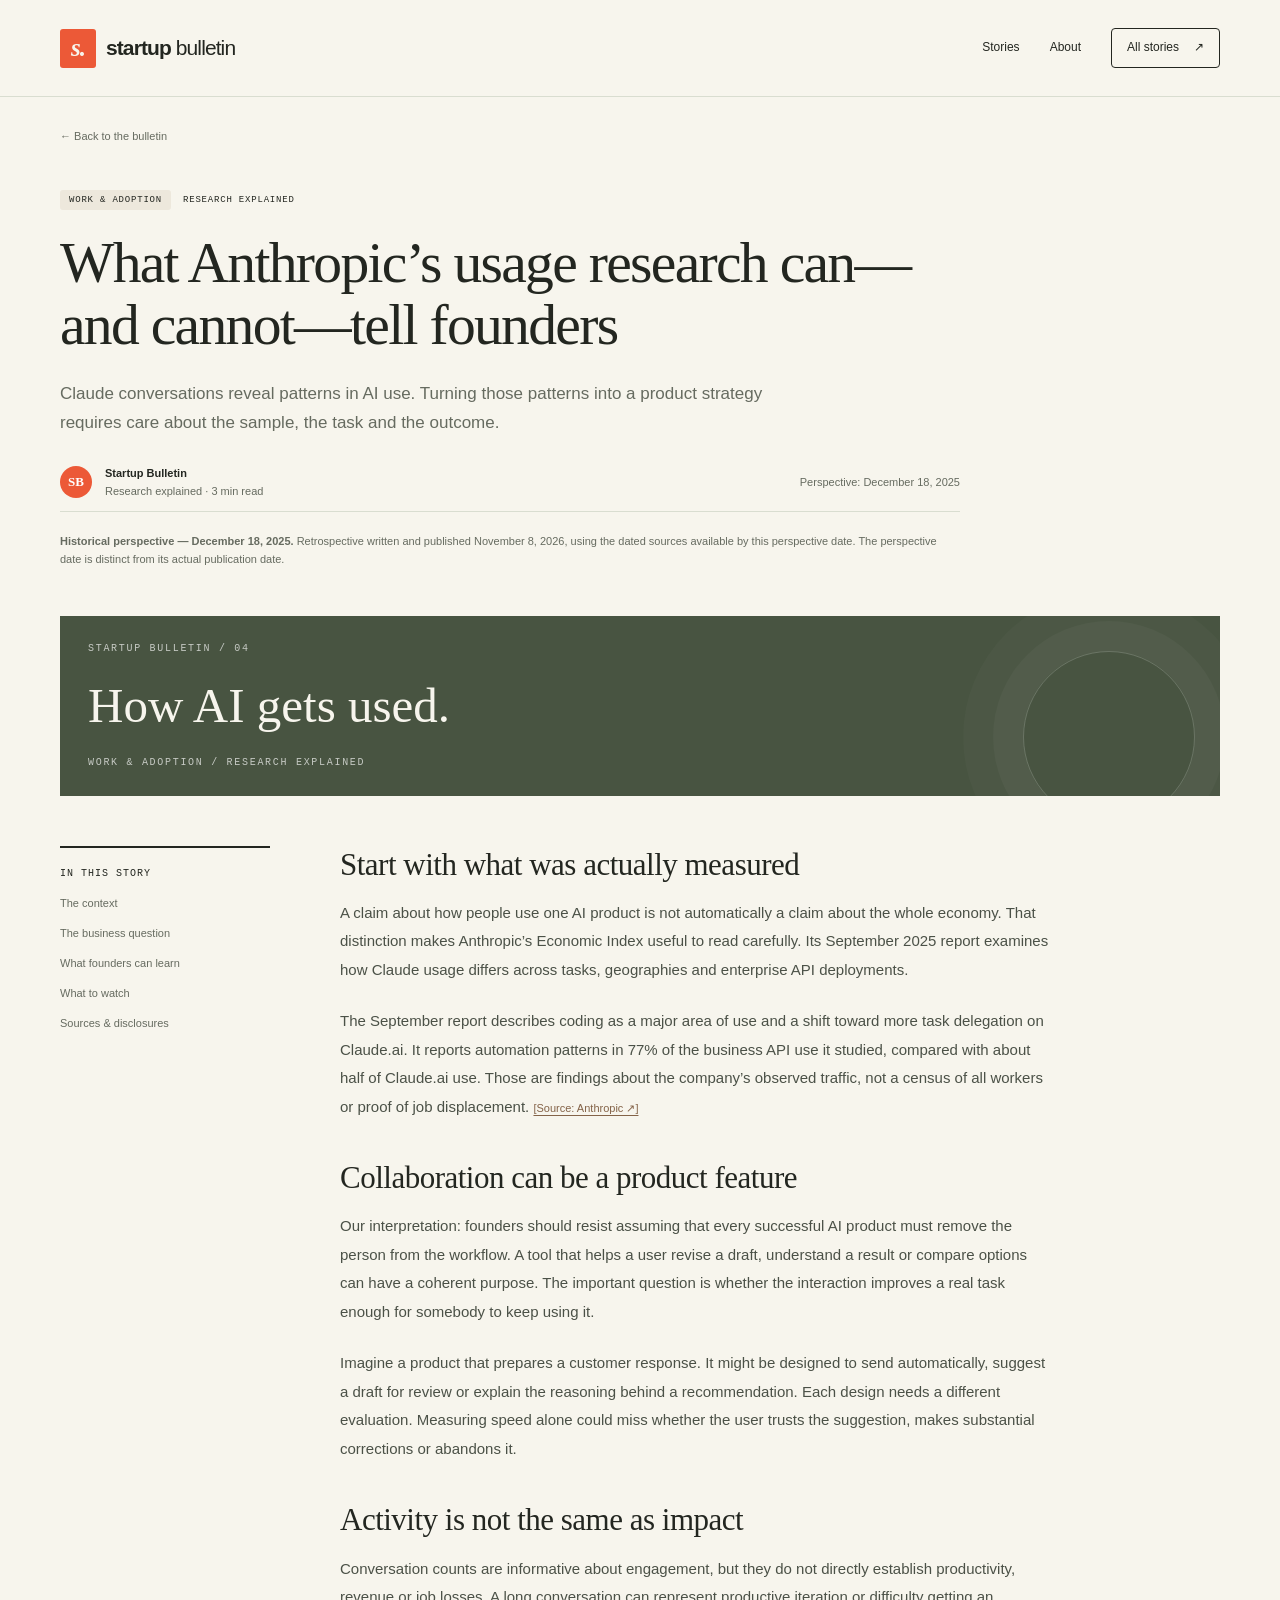
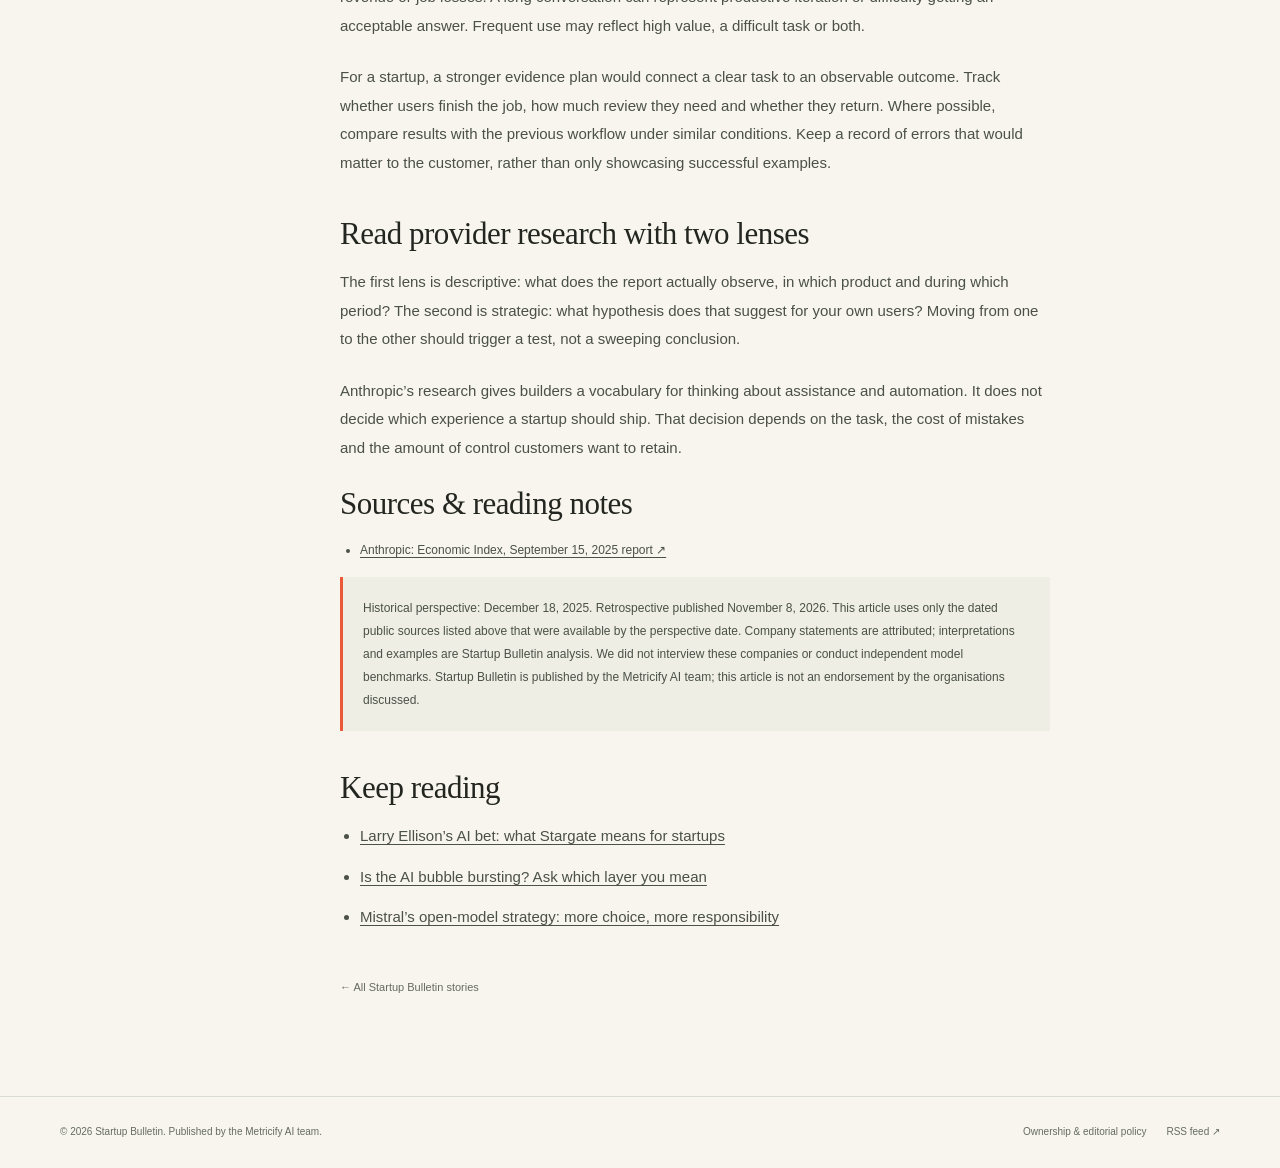
==== commit 794f8d38: "Update anthropic-ai-work-adoption.html" ====
--- a/anthropic-ai-work-adoption.html
+++ b/anthropic-ai-work-adoption.html
@@ -1,4 +1,4 @@
-<!doctype html><html lang="en"><head><meta charset="utf-8"><meta name="viewport" content="width=device-width,initial-scale=1"><title>What Anthropic’s usage research can—and cannot—tell founders | Startup Bulletin</title><meta name="description" content="Claude conversations reveal patterns in AI use. Turning those patterns into a product strategy requires care about the sample, the task and the outcome."><link rel="canonical" href="https://startupbulletin.github.io/anthropic-ai-work-adoption.html"><meta property="og:title" content="What Anthropic’s usage research can—and cannot—tell founders"><meta property="og:description" content="Claude conversations reveal patterns in AI use. Turning those patterns into a product strategy requires care about the sample, the task and the outcome."><meta property="og:type" content="article"><meta property="og:url" content="https://startupbulletin.github.io/anthropic-ai-work-adoption.html"><meta name="theme-color" content="#f7f5ed"><link rel="stylesheet" href="style.css"><link rel="alternate" type="application/rss+xml" title="Startup Bulletin" href="feed.xml"><script type="application/ld+json">{"@context": "https://schema.org", "@type": "BlogPosting", "headline": "What Anthropic’s usage research can—and cannot—tell founders", "description": "Claude conversations reveal patterns in AI use. Turning those patterns into a product strategy requires care about the sample, the task and the outcome.", "datePublished": "2026-11-08", "dateModified": "2026-11-08", "author": {"@type": "Organization", "name": "Startup Bulletin"}, "publisher": {"@type": "Organization", "name": "Startup Bulletin", "url": "https://startupbulletin.github.io/"}, "mainEntityOfPage": "https://startupbulletin.github.io/anthropic-ai-work-adoption.html", "citation": ["https://www.anthropic.com/research/anthropic-economic-index-september-2025-report"], "temporalCoverage": "2025-12-18"}</script><style>.news-grid{display:grid;grid-template-columns:repeat(2,minmax(0,1fr));gap:25px;margin:25px 0 55px}.news-card{border:1px solid var(--line);border-radius:6px;overflow:hidden;background:#fcfbf6;display:flex;flex-direction:column}.news-card .card-copy{padding:28px;flex:1;display:flex;flex-direction:column}.news-card h3{font:normal 30px/1.15 Georgia,serif;margin:18px 0}.news-card p{font-size:13px;color:var(--muted)}.news-card .meta{margin-top:auto}.cover{min-height:180px;padding:25px 28px;color:#f7f5ed;display:flex;flex-direction:column;justify-content:space-between;position:relative;overflow:hidden}.cover:after{content:"";position:absolute;width:170px;height:170px;border:1px solid #ffffff30;border-radius:50%;right:25px;top:35px;box-shadow:0 0 0 30px #ffffff08,0 0 0 60px #ffffff05}.cover strong{font:normal 49px Georgia,serif;z-index:1;max-width:85%}.cover .eyebrow{color:#ffffffb0}.hero-cover{min-height:375px}.hero-cover strong{font-size:65px}.story a:not(.btn):not(.back){text-decoration:underline;text-underline-offset:3px}.source-ref{font-size:11px;color:#846348}.sources li{font-size:12px}.story .editor-note{font-size:12px;padding:20px;background:#eeeee4;border-left:3px solid var(--orange)}@media(max-width:650px){.news-grid{grid-template-columns:1fr}.hero-cover{min-height:275px}.hero-cover strong{font-size:52px}.cover{min-height:160px}.cover strong{font-size:43px}}</style></head><body><a class="skip" href="#main">Skip to content</a><header class="masthead"><div class="wrap header-inner"><a class="brand" href="./" aria-label="Startup Bulletin home"><span class="brand-mark">s.</span><span>startup <em>bulletin</em></span></a><nav class="nav" aria-label="Primary"><a href="./#stories">Stories</a><a href="./#about">About</a><a class="nav-cta" href="./#stories">All stories <span>↗</span></a></nav></div></header><main class="wrap" id="main"><a class="back" href="./">← Back to the bulletin</a><header class="article-head"><div class="tags"><span class="tag">Work & adoption</span><span>Research explained</span></div><h1>What Anthropic’s usage research can—and cannot—tell founders</h1><p class="standfirst">Claude conversations reveal patterns in AI use. Turning those patterns into a product strategy requires care about the sample, the task and the outcome.</p><div class="byline"><span class="author-icon">SB</span><div><strong>Startup Bulletin</strong><span>Research explained · 3 min read</span></div><span style="margin-left:auto;text-align:right">Perspective: <time datetime="2025-12-18">December 18, 2025</time></span></div><p class="disclosure"><strong>Historical perspective — December 18, 2025.</strong> Retrospective written and published November 8, 2026, using the dated sources available by this perspective date. This is not an article originally published in 2025.</p></header><div class="cover " style="background:#485441"><span class="eyebrow">STARTUP BULLETIN / 04</span><strong>How AI gets used.</strong><span class="eyebrow">Work & adoption / Research explained</span></div><div class="story-layout"><aside class="story-aside" aria-label="Article contents"><h2>In this story</h2><a href="#context">The context</a><a href="#business">The business question</a><a href="#founders">What founders can learn</a><a href="#watch">What to watch</a><a href="#sources">Sources & disclosures</a></aside><article class="story">
+<!doctype html><html lang="en"><head><meta charset="utf-8"><meta name="viewport" content="width=device-width,initial-scale=1"><title>What Anthropic’s usage research can—and cannot—tell founders | Startup Bulletin</title><meta name="description" content="Claude conversations reveal patterns in AI use. Turning those patterns into a product strategy requires care about the sample, the task and the outcome."><link rel="canonical" href="https://startupbulletin.github.io/anthropic-ai-work-adoption.html"><meta property="og:title" content="What Anthropic’s usage research can—and cannot—tell founders"><meta property="og:description" content="Claude conversations reveal patterns in AI use. Turning those patterns into a product strategy requires care about the sample, the task and the outcome."><meta property="og:type" content="article"><meta property="og:url" content="https://startupbulletin.github.io/anthropic-ai-work-adoption.html"><meta name="theme-color" content="#f7f5ed"><link rel="stylesheet" href="style.css"><link rel="alternate" type="application/rss+xml" title="Startup Bulletin" href="feed.xml"><script type="application/ld+json">{"@context": "https://schema.org", "@type": "BlogPosting", "headline": "What Anthropic’s usage research can—and cannot—tell founders", "description": "Claude conversations reveal patterns in AI use. Turning those patterns into a product strategy requires care about the sample, the task and the outcome.", "datePublished": "2026-11-08", "dateModified": "2026-11-08", "author": {"@type": "Organization", "name": "Startup Bulletin"}, "publisher": {"@type": "Organization", "name": "Startup Bulletin", "url": "https://startupbulletin.github.io/"}, "mainEntityOfPage": "https://startupbulletin.github.io/anthropic-ai-work-adoption.html", "citation": ["https://www.anthropic.com/research/anthropic-economic-index-september-2025-report"], "temporalCoverage": "2025-12-18"}</script><style>.news-grid{display:grid;grid-template-columns:repeat(2,minmax(0,1fr));gap:25px;margin:25px 0 55px}.news-card{border:1px solid var(--line);border-radius:6px;overflow:hidden;background:#fcfbf6;display:flex;flex-direction:column}.news-card .card-copy{padding:28px;flex:1;display:flex;flex-direction:column}.news-card h3{font:normal 30px/1.15 Georgia,serif;margin:18px 0}.news-card p{font-size:13px;color:var(--muted)}.news-card .meta{margin-top:auto}.cover{min-height:180px;padding:25px 28px;color:#f7f5ed;display:flex;flex-direction:column;justify-content:space-between;position:relative;overflow:hidden}.cover:after{content:"";position:absolute;width:170px;height:170px;border:1px solid #ffffff30;border-radius:50%;right:25px;top:35px;box-shadow:0 0 0 30px #ffffff08,0 0 0 60px #ffffff05}.cover strong{font:normal 49px Georgia,serif;z-index:1;max-width:85%}.cover .eyebrow{color:#ffffffb0}.hero-cover{min-height:375px}.hero-cover strong{font-size:65px}.story a:not(.btn):not(.back){text-decoration:underline;text-underline-offset:3px}.source-ref{font-size:11px;color:#846348}.sources li{font-size:12px}.story .editor-note{font-size:12px;padding:20px;background:#eeeee4;border-left:3px solid var(--orange)}@media(max-width:650px){.news-grid{grid-template-columns:1fr}.hero-cover{min-height:275px}.hero-cover strong{font-size:52px}.cover{min-height:160px}.cover strong{font-size:43px}}</style></head><body><a class="skip" href="#main">Skip to content</a><header class="masthead"><div class="wrap header-inner"><a class="brand" href="./" aria-label="Startup Bulletin home"><span class="brand-mark">s.</span><span>startup <em>bulletin</em></span></a><nav class="nav" aria-label="Primary"><a href="./#stories">Stories</a><a href="./#about">About</a><a class="nav-cta" href="./#stories">All stories <span>↗</span></a></nav></div></header><main class="wrap" id="main"><a class="back" href="./">← Back to the bulletin</a><header class="article-head"><div class="tags"><span class="tag">Work & adoption</span><span>Research explained</span></div><h1>What Anthropic’s usage research can—and cannot—tell founders</h1><p class="standfirst">Claude conversations reveal patterns in AI use. Turning those patterns into a product strategy requires care about the sample, the task and the outcome.</p><div class="byline"><span class="author-icon">SB</span><div><strong>Startup Bulletin</strong><span>Research explained · 3 min read</span></div><span style="margin-left:auto;text-align:right">Perspective: <time datetime="2025-12-18">December 18, 2025</time></span></div><p class="disclosure"><strong>Historical perspective — December 18, 2025.</strong> Retrospective written and published November 8, 2026, using the dated sources available by this perspective date. The perspective date is distinct from its actual publication date.</p></header><div class="cover " style="background:#485441"><span class="eyebrow">STARTUP BULLETIN / 04</span><strong>How AI gets used.</strong><span class="eyebrow">Work & adoption / Research explained</span></div><div class="story-layout"><aside class="story-aside" aria-label="Article contents"><h2>In this story</h2><a href="#context">The context</a><a href="#business">The business question</a><a href="#founders">What founders can learn</a><a href="#watch">What to watch</a><a href="#sources">Sources & disclosures</a></aside><article class="story">
 <h2 id="context">Start with what was actually measured</h2><p>A claim about how people use one AI product is not automatically a claim about the whole economy. That distinction makes Anthropic’s Economic Index useful to read carefully. Its September 2025 report examines how Claude usage differs across tasks, geographies and enterprise API deployments.</p>
 <p>The September report describes coding as a major area of use and a shift toward more task delegation on Claude.ai. It reports automation patterns in 77% of the business API use it studied, compared with about half of Claude.ai use. Those are findings about the company’s observed traffic, not a census of all workers or proof of job displacement. <a class="source-ref" href="https://www.anthropic.com/research/anthropic-economic-index-september-2025-report" target="_blank" rel="noopener">[Source: Anthropic ↗]</a></p>
 <h2 id="business">Collaboration can be a product feature</h2><p>Our interpretation: founders should resist assuming that every successful AI product must remove the person from the workflow. A tool that helps a user revise a draft, understand a result or compare options can have a coherent purpose. The important question is whether the interaction improves a real task enough for somebody to keep using it.</p>
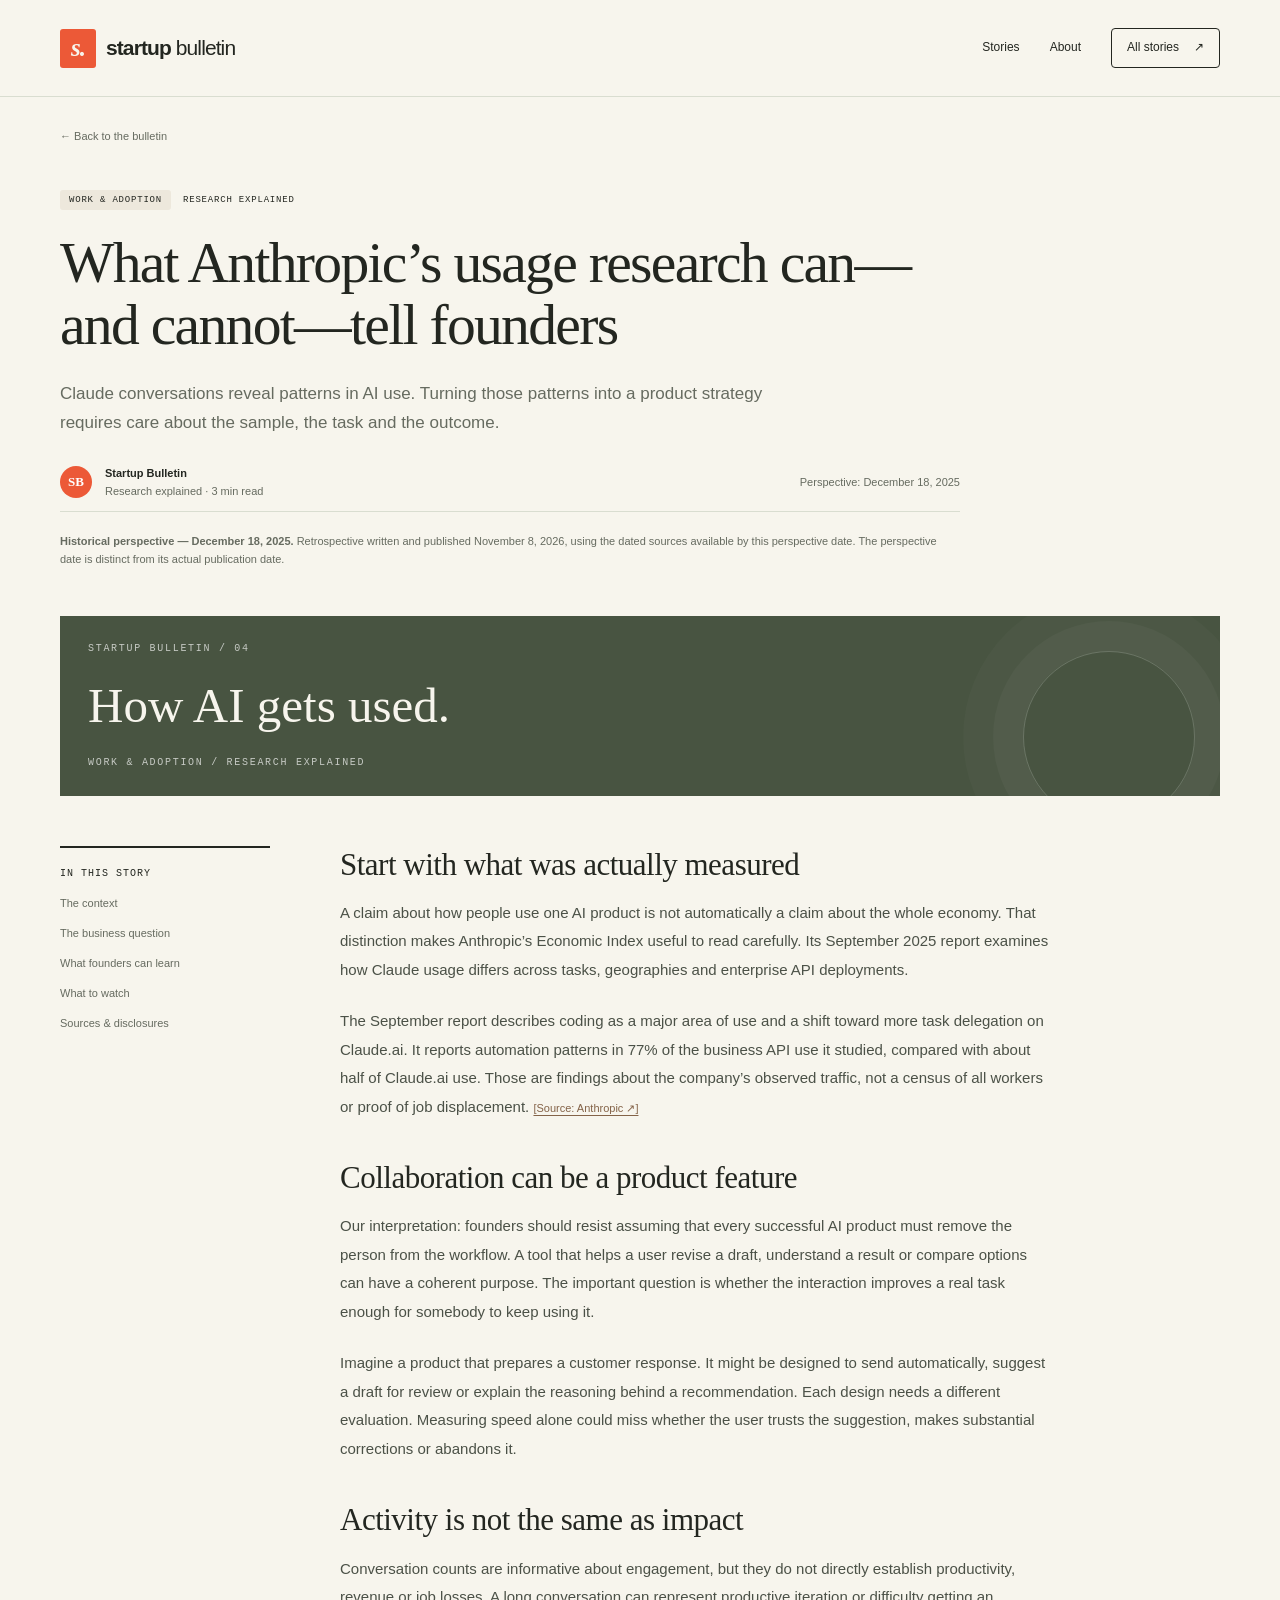
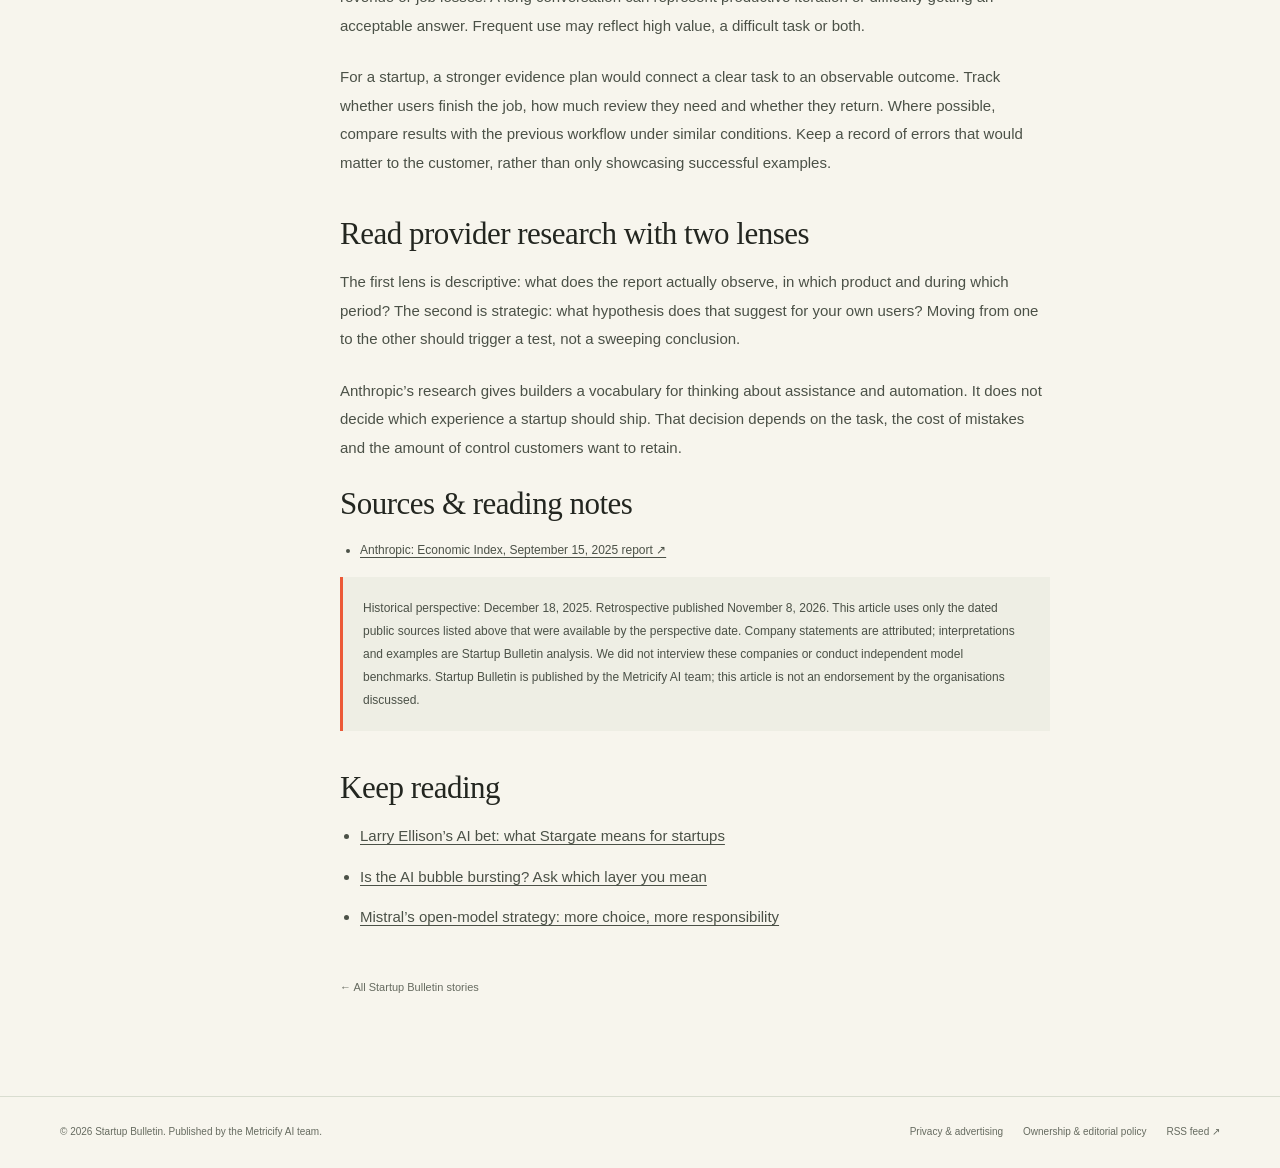
==== commit 7e7cefe9: "Update anthropic-ai-work-adoption.html" ====
--- a/anthropic-ai-work-adoption.html
+++ b/anthropic-ai-work-adoption.html
@@ -1,4 +1,4 @@
-<!doctype html><html lang="en"><head><meta charset="utf-8"><meta name="viewport" content="width=device-width,initial-scale=1"><title>What Anthropic’s usage research can—and cannot—tell founders | Startup Bulletin</title><meta name="description" content="Claude conversations reveal patterns in AI use. Turning those patterns into a product strategy requires care about the sample, the task and the outcome."><link rel="canonical" href="https://startupbulletin.github.io/anthropic-ai-work-adoption.html"><meta property="og:title" content="What Anthropic’s usage research can—and cannot—tell founders"><meta property="og:description" content="Claude conversations reveal patterns in AI use. Turning those patterns into a product strategy requires care about the sample, the task and the outcome."><meta property="og:type" content="article"><meta property="og:url" content="https://startupbulletin.github.io/anthropic-ai-work-adoption.html"><meta name="theme-color" content="#f7f5ed"><link rel="stylesheet" href="style.css"><link rel="alternate" type="application/rss+xml" title="Startup Bulletin" href="feed.xml"><script type="application/ld+json">{"@context": "https://schema.org", "@type": "BlogPosting", "headline": "What Anthropic’s usage research can—and cannot—tell founders", "description": "Claude conversations reveal patterns in AI use. Turning those patterns into a product strategy requires care about the sample, the task and the outcome.", "datePublished": "2026-11-08", "dateModified": "2026-11-08", "author": {"@type": "Organization", "name": "Startup Bulletin"}, "publisher": {"@type": "Organization", "name": "Startup Bulletin", "url": "https://startupbulletin.github.io/"}, "mainEntityOfPage": "https://startupbulletin.github.io/anthropic-ai-work-adoption.html", "citation": ["https://www.anthropic.com/research/anthropic-economic-index-september-2025-report"], "temporalCoverage": "2025-12-18"}</script><style>.news-grid{display:grid;grid-template-columns:repeat(2,minmax(0,1fr));gap:25px;margin:25px 0 55px}.news-card{border:1px solid var(--line);border-radius:6px;overflow:hidden;background:#fcfbf6;display:flex;flex-direction:column}.news-card .card-copy{padding:28px;flex:1;display:flex;flex-direction:column}.news-card h3{font:normal 30px/1.15 Georgia,serif;margin:18px 0}.news-card p{font-size:13px;color:var(--muted)}.news-card .meta{margin-top:auto}.cover{min-height:180px;padding:25px 28px;color:#f7f5ed;display:flex;flex-direction:column;justify-content:space-between;position:relative;overflow:hidden}.cover:after{content:"";position:absolute;width:170px;height:170px;border:1px solid #ffffff30;border-radius:50%;right:25px;top:35px;box-shadow:0 0 0 30px #ffffff08,0 0 0 60px #ffffff05}.cover strong{font:normal 49px Georgia,serif;z-index:1;max-width:85%}.cover .eyebrow{color:#ffffffb0}.hero-cover{min-height:375px}.hero-cover strong{font-size:65px}.story a:not(.btn):not(.back){text-decoration:underline;text-underline-offset:3px}.source-ref{font-size:11px;color:#846348}.sources li{font-size:12px}.story .editor-note{font-size:12px;padding:20px;background:#eeeee4;border-left:3px solid var(--orange)}@media(max-width:650px){.news-grid{grid-template-columns:1fr}.hero-cover{min-height:275px}.hero-cover strong{font-size:52px}.cover{min-height:160px}.cover strong{font-size:43px}}</style></head><body><a class="skip" href="#main">Skip to content</a><header class="masthead"><div class="wrap header-inner"><a class="brand" href="./" aria-label="Startup Bulletin home"><span class="brand-mark">s.</span><span>startup <em>bulletin</em></span></a><nav class="nav" aria-label="Primary"><a href="./#stories">Stories</a><a href="./#about">About</a><a class="nav-cta" href="./#stories">All stories <span>↗</span></a></nav></div></header><main class="wrap" id="main"><a class="back" href="./">← Back to the bulletin</a><header class="article-head"><div class="tags"><span class="tag">Work & adoption</span><span>Research explained</span></div><h1>What Anthropic’s usage research can—and cannot—tell founders</h1><p class="standfirst">Claude conversations reveal patterns in AI use. Turning those patterns into a product strategy requires care about the sample, the task and the outcome.</p><div class="byline"><span class="author-icon">SB</span><div><strong>Startup Bulletin</strong><span>Research explained · 3 min read</span></div><span style="margin-left:auto;text-align:right">Perspective: <time datetime="2025-12-18">December 18, 2025</time></span></div><p class="disclosure"><strong>Historical perspective — December 18, 2025.</strong> Retrospective written and published November 8, 2026, using the dated sources available by this perspective date. The perspective date is distinct from its actual publication date.</p></header><div class="cover " style="background:#485441"><span class="eyebrow">STARTUP BULLETIN / 04</span><strong>How AI gets used.</strong><span class="eyebrow">Work & adoption / Research explained</span></div><div class="story-layout"><aside class="story-aside" aria-label="Article contents"><h2>In this story</h2><a href="#context">The context</a><a href="#business">The business question</a><a href="#founders">What founders can learn</a><a href="#watch">What to watch</a><a href="#sources">Sources & disclosures</a></aside><article class="story">
+<!doctype html><html lang="en"><head><link rel="icon" type="image/svg+xml" href="/favicon.svg"><meta charset="utf-8"><meta name="viewport" content="width=device-width,initial-scale=1"><title>What Anthropic’s usage research can—and cannot—tell founders | Startup Bulletin</title><meta name="description" content="Claude conversations reveal patterns in AI use. Turning those patterns into a product strategy requires care about the sample, the task and the outcome."><link rel="canonical" href="https://startupbulletin.github.io/anthropic-ai-work-adoption.html"><meta property="og:title" content="What Anthropic’s usage research can—and cannot—tell founders"><meta property="og:description" content="Claude conversations reveal patterns in AI use. Turning those patterns into a product strategy requires care about the sample, the task and the outcome."><meta property="og:type" content="article"><meta property="og:url" content="https://startupbulletin.github.io/anthropic-ai-work-adoption.html"><meta name="theme-color" content="#f7f5ed"><link rel="stylesheet" href="style.css"><link rel="alternate" type="application/rss+xml" title="Startup Bulletin" href="feed.xml"><script type="application/ld+json">{"@context": "https://schema.org", "@type": "BlogPosting", "headline": "What Anthropic’s usage research can—and cannot—tell founders", "description": "Claude conversations reveal patterns in AI use. Turning those patterns into a product strategy requires care about the sample, the task and the outcome.", "datePublished": "2026-11-08", "dateModified": "2026-11-08", "author": {"@type": "Organization", "name": "Startup Bulletin"}, "publisher": {"@type": "Organization", "name": "Startup Bulletin", "url": "https://startupbulletin.github.io/"}, "mainEntityOfPage": "https://startupbulletin.github.io/anthropic-ai-work-adoption.html", "citation": ["https://www.anthropic.com/research/anthropic-economic-index-september-2025-report"], "temporalCoverage": "2025-12-18"}</script><style>.news-grid{display:grid;grid-template-columns:repeat(2,minmax(0,1fr));gap:25px;margin:25px 0 55px}.news-card{border:1px solid var(--line);border-radius:6px;overflow:hidden;background:#fcfbf6;display:flex;flex-direction:column}.news-card .card-copy{padding:28px;flex:1;display:flex;flex-direction:column}.news-card h3{font:normal 30px/1.15 Georgia,serif;margin:18px 0}.news-card p{font-size:13px;color:var(--muted)}.news-card .meta{margin-top:auto}.cover{min-height:180px;padding:25px 28px;color:#f7f5ed;display:flex;flex-direction:column;justify-content:space-between;position:relative;overflow:hidden}.cover:after{content:"";position:absolute;width:170px;height:170px;border:1px solid #ffffff30;border-radius:50%;right:25px;top:35px;box-shadow:0 0 0 30px #ffffff08,0 0 0 60px #ffffff05}.cover strong{font:normal 49px Georgia,serif;z-index:1;max-width:85%}.cover .eyebrow{color:#ffffffb0}.hero-cover{min-height:375px}.hero-cover strong{font-size:65px}.story a:not(.btn):not(.back){text-decoration:underline;text-underline-offset:3px}.source-ref{font-size:11px;color:#846348}.sources li{font-size:12px}.story .editor-note{font-size:12px;padding:20px;background:#eeeee4;border-left:3px solid var(--orange)}@media(max-width:650px){.news-grid{grid-template-columns:1fr}.hero-cover{min-height:275px}.hero-cover strong{font-size:52px}.cover{min-height:160px}.cover strong{font-size:43px}}</style><script async src="https://pagead2.googlesyndication.com/pagead/js/adsbygoogle.js?client=ca-pub-8381416133668022" crossorigin="anonymous"></script></head><body><a class="skip" href="#main">Skip to content</a><header class="masthead"><div class="wrap header-inner"><a class="brand" href="./" aria-label="Startup Bulletin home"><span class="brand-mark">s.</span><span>startup <em>bulletin</em></span></a><nav class="nav" aria-label="Primary"><a href="./#stories">Stories</a><a href="./#about">About</a><a class="nav-cta" href="./#stories">All stories <span>↗</span></a></nav></div></header><main class="wrap" id="main"><a class="back" href="./">← Back to the bulletin</a><header class="article-head"><div class="tags"><span class="tag">Work & adoption</span><span>Research explained</span></div><h1>What Anthropic’s usage research can—and cannot—tell founders</h1><p class="standfirst">Claude conversations reveal patterns in AI use. Turning those patterns into a product strategy requires care about the sample, the task and the outcome.</p><div class="byline"><span class="author-icon">SB</span><div><strong>Startup Bulletin</strong><span>Research explained · 3 min read</span></div><span style="margin-left:auto;text-align:right">Perspective: <time datetime="2025-12-18">December 18, 2025</time></span></div><p class="disclosure"><strong>Historical perspective — December 18, 2025.</strong> Retrospective written and published November 8, 2026, using the dated sources available by this perspective date. The perspective date is distinct from its actual publication date.</p></header><div class="cover " style="background:#485441"><span class="eyebrow">STARTUP BULLETIN / 04</span><strong>How AI gets used.</strong><span class="eyebrow">Work & adoption / Research explained</span></div><div class="story-layout"><aside class="story-aside" aria-label="Article contents"><h2>In this story</h2><a href="#context">The context</a><a href="#business">The business question</a><a href="#founders">What founders can learn</a><a href="#watch">What to watch</a><a href="#sources">Sources & disclosures</a></aside><article class="story">
 <h2 id="context">Start with what was actually measured</h2><p>A claim about how people use one AI product is not automatically a claim about the whole economy. That distinction makes Anthropic’s Economic Index useful to read carefully. Its September 2025 report examines how Claude usage differs across tasks, geographies and enterprise API deployments.</p>
 <p>The September report describes coding as a major area of use and a shift toward more task delegation on Claude.ai. It reports automation patterns in 77% of the business API use it studied, compared with about half of Claude.ai use. Those are findings about the company’s observed traffic, not a census of all workers or proof of job displacement. <a class="source-ref" href="https://www.anthropic.com/research/anthropic-economic-index-september-2025-report" target="_blank" rel="noopener">[Source: Anthropic ↗]</a></p>
 <h2 id="business">Collaboration can be a product feature</h2><p>Our interpretation: founders should resist assuming that every successful AI product must remove the person from the workflow. A tool that helps a user revise a draft, understand a result or compare options can have a coherent purpose. The important question is whether the interaction improves a real task enough for somebody to keep using it.</p>
@@ -6,4 +6,4 @@
 <h2 id="founders">Activity is not the same as impact</h2><p>Conversation counts are informative about engagement, but they do not directly establish productivity, revenue or job losses. A long conversation can represent productive iteration or difficulty getting an acceptable answer. Frequent use may reflect high value, a difficult task or both.</p>
 <p>For a startup, a stronger evidence plan would connect a clear task to an observable outcome. Track whether users finish the job, how much review they need and whether they return. Where possible, compare results with the previous workflow under similar conditions. Keep a record of errors that would matter to the customer, rather than only showcasing successful examples.</p>
 <h2 id="watch">Read provider research with two lenses</h2><p>The first lens is descriptive: what does the report actually observe, in which product and during which period? The second is strategic: what hypothesis does that suggest for your own users? Moving from one to the other should trigger a test, not a sweeping conclusion.</p>
-<p>Anthropic’s research gives builders a vocabulary for thinking about assistance and automation. It does not decide which experience a startup should ship. That decision depends on the task, the cost of mistakes and the amount of control customers want to retain.</p><section class="sources" id="sources"><h2>Sources & reading notes</h2><ul><li><a href="https://www.anthropic.com/research/anthropic-economic-index-september-2025-report" target="_blank" rel="noopener">Anthropic: Economic Index, September 15, 2025 report ↗</a></li></ul><p class="editor-note">Historical perspective: December 18, 2025. Retrospective published November 8, 2026. This article uses only the dated public sources listed above that were available by the perspective date. Company statements are attributed; interpretations and examples are Startup Bulletin analysis. We did not interview these companies or conduct independent model benchmarks. Startup Bulletin is published by the Metricify AI team; this article is not an endorsement by the organisations discussed.</p></section><h2>Keep reading</h2><ul><li><a href="larry-ellison-stargate-ai.html">Larry Ellison’s AI bet: what Stargate means for startups</a></li><li><a href="is-the-ai-bubble-bursting.html">Is the AI bubble bursting? Ask which layer you mean</a></li><li><a href="mistral-open-model-strategy.html">Mistral’s open-model strategy: more choice, more responsibility</a></li></ul><a class="back" href="./">← All Startup Bulletin stories</a></article></div></main><footer class="footer"><div class="wrap"><span>© 2026 Startup Bulletin. Published by the Metricify AI team.</span><div class="footer-links"><a href="./#about">Ownership & editorial policy</a><a href="feed.xml">RSS feed ↗</a></div></div></footer></body></html>
+<p>Anthropic’s research gives builders a vocabulary for thinking about assistance and automation. It does not decide which experience a startup should ship. That decision depends on the task, the cost of mistakes and the amount of control customers want to retain.</p><section class="sources" id="sources"><h2>Sources & reading notes</h2><ul><li><a href="https://www.anthropic.com/research/anthropic-economic-index-september-2025-report" target="_blank" rel="noopener">Anthropic: Economic Index, September 15, 2025 report ↗</a></li></ul><p class="editor-note">Historical perspective: December 18, 2025. Retrospective published November 8, 2026. This article uses only the dated public sources listed above that were available by the perspective date. Company statements are attributed; interpretations and examples are Startup Bulletin analysis. We did not interview these companies or conduct independent model benchmarks. Startup Bulletin is published by the Metricify AI team; this article is not an endorsement by the organisations discussed.</p></section><h2>Keep reading</h2><ul><li><a href="larry-ellison-stargate-ai.html">Larry Ellison’s AI bet: what Stargate means for startups</a></li><li><a href="is-the-ai-bubble-bursting.html">Is the AI bubble bursting? Ask which layer you mean</a></li><li><a href="mistral-open-model-strategy.html">Mistral’s open-model strategy: more choice, more responsibility</a></li></ul><a class="back" href="./">← All Startup Bulletin stories</a></article></div></main><footer class="footer"><div class="wrap"><span>© 2026 Startup Bulletin. Published by the Metricify AI team.</span><div class="footer-links"><a href="privacy.html">Privacy & advertising</a><a href="./#about">Ownership & editorial policy</a><a href="feed.xml">RSS feed ↗</a></div></div></footer></body></html>
